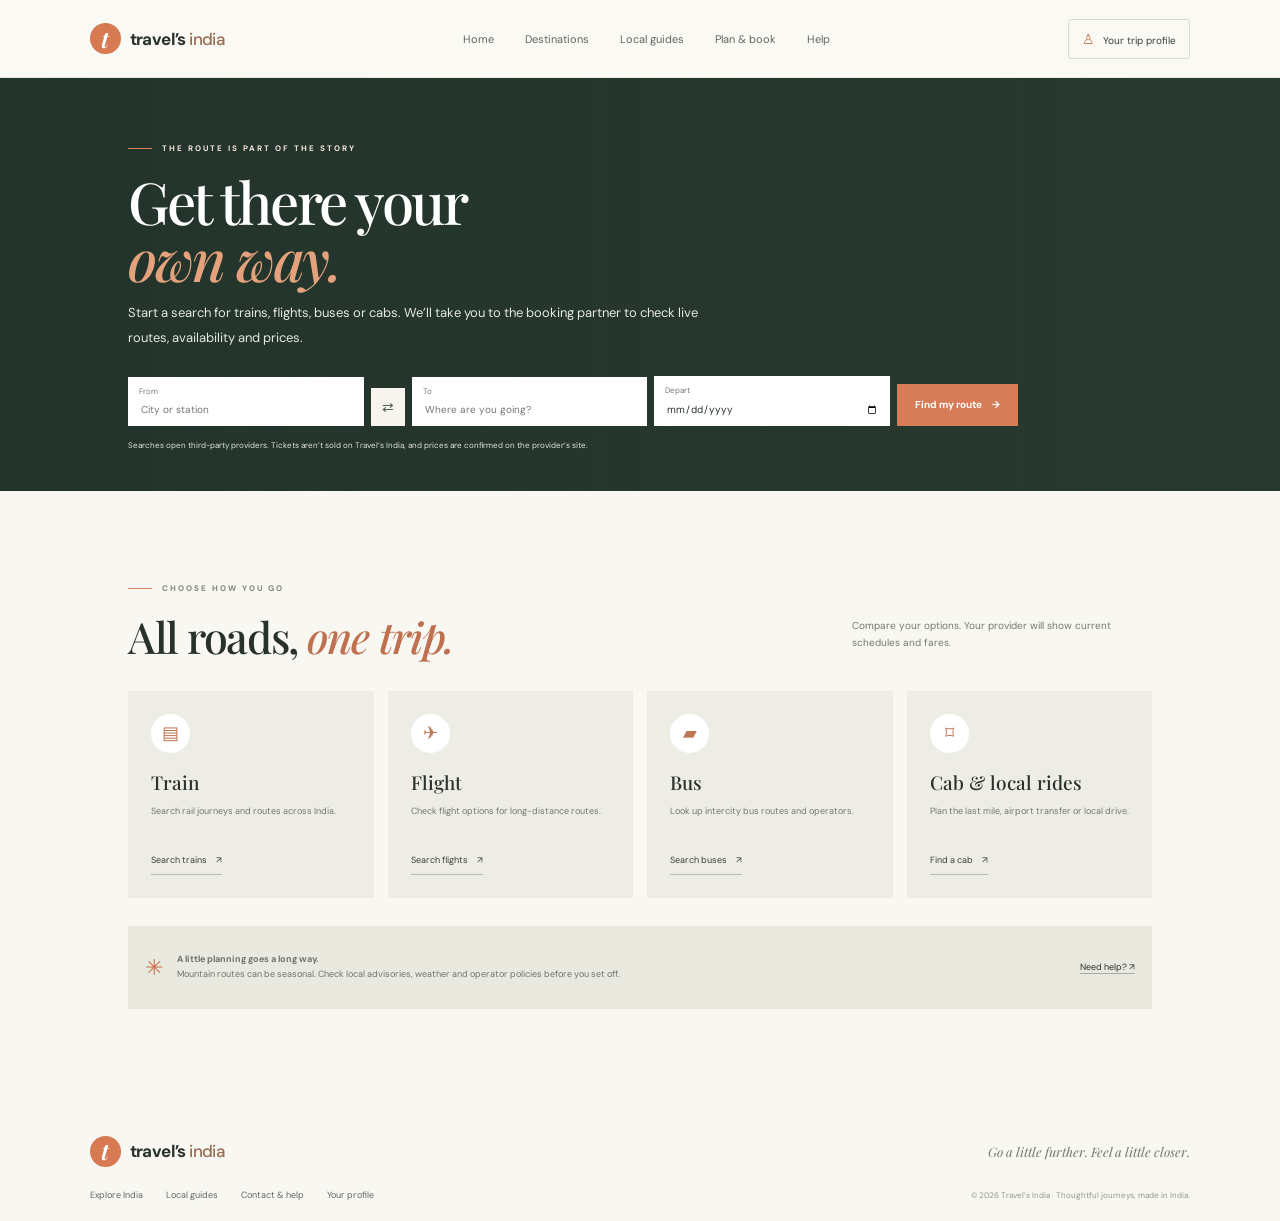
==== booking.html @ 42b96836 "Redesign Travel's India with destination explorer and Supabase profiles Co-authored-by: arena-agent " ====
<!doctype html><html lang="en"><head><meta charset="UTF-8"><meta name="viewport" content="width=device-width,initial-scale=1"><meta name="theme-color" content="#f8f7f2"><title>Plan & Book Travel — Travel’s India</title><link rel="preconnect" href="https://fonts.googleapis.com"><link rel="preconnect" href="https://fonts.gstatic.com" crossorigin><link href="https://fonts.googleapis.com/css2?family=DM+Sans:wght@400;500;600;700&family=Playfair+Display:ital,wght@0,500;0,600;1,500;1,600&display=swap" rel="stylesheet"><link rel="stylesheet" href="style.css"></head><body><div id="app"></div><script src="supabase-config.js"></script><script src="places.js"></script><script src="script.js"></script></body></html>
---- style.css ----
*{box-sizing:border-box}html{scroll-behavior:smooth}body{margin:0;background:#f8f7f2;color:#28312b;font-family:'DM Sans',sans-serif;font-size:14px}a{color:inherit;text-decoration:none}button,input,select,textarea{font:inherit}.topbar{height:78px;padding:0 7%;background:#faf9f4;display:flex;align-items:center;justify-content:space-between;position:relative;z-index:8;border-bottom:1px solid #eae9e0}.logo{display:flex;align-items:center;gap:9px;font-weight:700;font-size:17px;letter-spacing:-.6px;white-space:nowrap}.logo b{color:#9a6b50;font-weight:500}.logo-icon{width:31px;height:31px;display:grid;place-items:center;border-radius:50%;background:#d77951;color:#fff;font-family:'Playfair Display';font-style:italic;font-size:22px}.main-nav{display:flex;gap:31px;color:#5f685f;font-size:11px}.main-nav a{transition:color .2s}.main-nav a:hover{color:#c56d4b}.nav-actions{display:flex;align-items:center}.profile-link{border:1px solid #dadbd1;border-radius:3px;padding:10px 13px;font-size:10px;color:#354138}.profile-link>span:first-child{font-size:14px;color:#c87654;margin-right:5px}.hamburger{display:none;background:none;border:0;font-size:22px}.home-hero{height:605px;position:relative;overflow:hidden;color:white;display:flex;align-items:center}.hero-img{position:absolute;inset:0;background-position:center 54%;background-size:cover;transform:scale(1.01);animation:slowpan 20s infinite alternate}.hero-copy{position:relative;margin-left:11%;width:min(620px,70%);animation:fadeup .8s ease both}.eyebrow{display:flex;align-items:center;gap:10px;font-size:8px;letter-spacing:2px;font-weight:700;color:#f5e8dc}.eyebrow span{display:inline-block;width:24px;height:1px;background:#d8845c}.eyebrow.dark{color:#818479}.home-hero h1,.page-hero h1,.profile-heading h1{font:500 76px/.99 'Playfair Display',serif;letter-spacing:-2.5px;margin:27px 0 19px}.home-hero h1 em,.page-hero h1 em,.profile-heading h1 em,.section h2 em,.guide-intro h2 em,.help-copy h2 em{color:#e3a27c;font-weight:500}.home-hero p,.page-hero>p{font-size:13px;line-height:1.9;color:#e4e8df;max-width:435px}.hero-buttons{display:flex;align-items:center;gap:25px;margin-top:26px}.btn{display:inline-flex;align-items:center;justify-content:center;gap:15px;border:0;cursor:pointer;padding:14px 18px;font-size:10px;font-weight:700;transition:.22s}.btn-orange{background:#d67d57;color:white}.btn-orange:hover{background:#b96543;transform:translateY(-2px)}.btn-light{border:1px solid #fffc;color:white;background:transparent}.btn-light:hover{background:white;color:#29382d}.btn-dark{background:#2e3c32;color:#fff}.btn-dark:hover{background:#475b49}.under-link{font-size:10px;border-bottom:1px solid #ffffff88;padding-bottom:7px}.under-link span{margin-left:10px}.dark-link{color:#354138;border-color:#c9cbc1}.hero-trust{display:flex;gap:22px;margin-top:52px;font-size:9px;color:#fff}.hero-side-note{position:absolute;right:7.5%;bottom:54px;font:italic 13px/1.6 'Playfair Display';color:#f4ece2}.quick-search{max-width:990px;margin:-33px auto 0;position:relative;z-index:2;padding:0 25px}.quick-search form{height:70px;padding:9px 10px 9px 22px;box-shadow:0 12px 40px #1a251b20;background:#fff;display:flex;align-items:center;gap:15px}.search-icon{font-size:24px;color:#d47b55}.quick-search input{flex:1;border:0;outline:0;font-size:12px;color:#303b32}.quick-search input::placeholder{color:#90958b}.quick-search form button,.destination-search button{background:#2d3a31;color:white;border:0;height:50px;padding:0 18px;font-size:10px;cursor:pointer}.quick-search form button span{padding-left:15px}.section{padding:92px 10%}.intro-grid{display:grid;grid-template-columns:1.1fr .9fr;gap:8%;align-items:end;padding-bottom:66px}.section h2,.guide-intro h2,.help-copy h2{font:500 43px/1.13 'Playfair Display',serif;letter-spacing:-1.3px;margin:19px 0 0}.section h2 em,.guide-intro h2 em,.help-copy h2 em{color:#bf704f}.intro-text{font-size:13px;line-height:1.9;color:#71776e;margin:0 0 18px;max-width:440px}.feature-band{padding:0 10% 90px;display:grid;grid-template-columns:repeat(3,1fr);gap:13px}.feature-tile{height:330px;position:relative;color:white;padding:26px;display:flex;flex-direction:column;justify-content:flex-end;overflow:hidden;background-position:center;background-size:cover;transition:transform .3s}.feature-tile:before{content:'';position:absolute;inset:0;background:linear-gradient(0deg,#18291ee3,#1b2e3030 85%);transition:background .3s}.feature-tile:hover{transform:translateY(-5px)}.feature-tile>*{position:relative}.feature-tile>span{position:absolute;top:25px;left:25px;font-size:8px;letter-spacing:1.4px;color:#eee}.feature-tile h3{font:500 30px/1.1 'Playfair Display';margin:0 0 10px}.feature-tile p{max-width:230px;font-size:10px;line-height:1.7;color:#eee}.feature-tile b{font-size:9px;margin-top:12px}.tile-places{background-image:url('https://images.unsplash.com/photo-1605649487212-47bdab064df7?auto=format&fit=crop&w=900&q=85')}.tile-guide{background-image:url('https://images.unsplash.com/photo-1477587458883-47145ed94245?auto=format&fit=crop&w=900&q=85')}.tile-planning{background-image:url('https://images.unsplash.com/photo-1470770841072-f978cf4d019e?auto=format&fit=crop&w=900&q=85')}.picks{padding-top:8px}.section-title{display:flex;align-items:end;justify-content:space-between;margin-bottom:30px}.section-title .under-link{margin-bottom:6px}.card-grid{display:grid;grid-template-columns:repeat(3,minmax(0,1fr));gap:18px}.dest-card{min-width:0}.dest-img{display:block;position:relative;height:290px;background:linear-gradient(0deg,#13231eaa,transparent 45%),var(--cardimg) center/cover;overflow:hidden}.dest-img:before{content:'';position:absolute;inset:0;background:var(--cardimg) center/cover;transition:transform .65s}.dest-img:hover:before{transform:scale(1.06)}.dest-type,.save-place,.dest-label{position:absolute;z-index:1}.dest-type{left:13px;top:13px;background:#fbfaf5;padding:7px 9px;font-size:7px;letter-spacing:.8px;text-transform:uppercase;color:#525c51}.save-place{right:12px;top:11px;background:#fff;border-radius:50%;width:31px;height:31px;display:grid;place-items:center;color:#354037;font-size:19px;cursor:pointer}.save-place.is-saved{color:#d47753}.dest-label{left:17px;bottom:15px;font:500 21px 'Playfair Display';color:white}.dest-card-bottom{display:flex;justify-content:space-between;padding:12px 2px;color:#747a70;font-size:8px}.local-banner{display:grid;grid-template-columns:1fr 1fr;min-height:440px;background:#2e3b32;color:white}.local-image{background-position:center;background-size:cover;min-height:440px}.local-banner>div:last-child{padding:69px 13%}.local-banner h2{font:500 43px/1.08 'Playfair Display';margin:20px 0}.local-banner p{max-width:380px;font-size:12px;line-height:1.9;color:#d2d7cf;margin-bottom:25px}.steps h2{margin-bottom:34px}.step-grid{display:grid;grid-template-columns:repeat(3,1fr);gap:40px;margin-top:31px}.step-grid>div{border-top:1px solid #d9dacf;padding-top:17px}.step-grid b{color:#c67452;font-size:10px}.step-grid h3{font:500 20px 'Playfair Display';margin:13px 0 8px}.step-grid p{font-size:10px;line-height:1.8;color:#777c72}.newsletter{background:#eae9df;padding:48px 10%;display:flex;align-items:center;justify-content:space-between;gap:40px}.newsletter h2{font:500 28px 'Playfair Display';margin:12px 0}.newsletter p{font-size:10px;color:#72786d}.newsletter form{display:flex;width:42%;border-bottom:1px solid #9c9f94}.newsletter input{flex:1;min-width:0;padding:13px 0;background:transparent;border:0;outline:0;font-size:10px}.newsletter button{border:0;background:transparent;font-size:10px;color:#334035;cursor:pointer}.footer{background:#f8f7f2;padding:29px 7% 20px;display:grid;grid-template-columns:1fr 1fr;align-items:center;gap:16px}.footer>p{font:italic 13px 'Playfair Display';color:#72786d;text-align:right}.footer>div{display:flex;gap:23px;font-size:9px;color:#5f685f}.footer>small{font-size:8px;color:#93958a;text-align:right}.page-hero{min-height:370px;background:#2d3b32;color:#fff;padding:65px 10% 68px;position:relative;background-size:cover;background-position:center}.page-hero h1{font-size:58px;margin:20px 0 13px}.page-hero>p{margin:0;max-width:580px}.destination-hero{background-image:linear-gradient(90deg,#203129e8,#24332c9c),url('https://images.unsplash.com/photo-1470770841072-f978cf4d019e?auto=format&fit=crop&w=1600&q=85')}.destination-search{position:relative;margin-top:25px;width:min(580px,100%);height:54px;display:flex;align-items:center;background:#fff;padding-left:14px}.destination-search>span{font-size:21px;color:#cc7854;margin:0 12px}.destination-search input{flex:1;min-width:50px;border:0;outline:0;color:#253028;font-size:10px}.destination-search button{height:40px;margin-right:7px;padding:0 13px}.search-suggest{display:none;position:absolute;background:white;box-shadow:0 10px 32px #0c1a1430;z-index:6;width:min(580px,calc(100% - 40px));max-height:330px;overflow-y:auto;color:#29362e}.search-suggest.visible{display:block}.search-suggest button{width:100%;background:#fff;border:0;border-bottom:1px solid #eee;text-align:left;padding:11px 14px;display:grid;grid-template-columns:25px 1fr auto 20px;align-items:center;gap:5px;cursor:pointer;color:#354137}.search-suggest button:hover{background:#f7f5ee}.search-suggest button>span:first-child{color:#bd7654}.search-suggest b{font-size:10px}.search-suggest small{font-size:8px;color:#858b80}.result-arrow{color:#c67c59}.no-suggestions{font-size:10px;color:#737b70;padding:10px 15px}.browse-shell{display:grid;grid-template-columns:225px 1fr;gap:36px;padding:50px 7% 85px;max-width:1600px;margin:auto}.category-rail{position:sticky;align-self:start;top:20px;padding-top:5px}.category-rail h3{font:500 17px 'Playfair Display';margin:0 0 18px}.category-chip{width:100%;padding:11px 10px;border:0;background:transparent;display:flex;justify-content:space-between;text-align:left;color:#6d7369;font-size:10px;border-radius:2px;cursor:pointer}.category-chip span{color:#a2a598;font-size:8px}.category-chip.selected,.category-chip:hover{background:#e9e9df;color:#2b382e}.rail-note{border-top:1px solid #e1e1d8;margin-top:19px;padding-top:14px;font-size:9px;line-height:1.7;color:#81867b}.results-top{display:flex;align-items:end;justify-content:space-between;margin-bottom:23px}.results-top h2{font:500 31px 'Playfair Display';margin:10px 0 0}.results-top h2 em{color:#bf704f}.results-top select{background:transparent;border:1px solid #dedfd5;padding:9px;font-size:9px;color:#5e675e}.result-grid{grid-template-columns:repeat(3,minmax(0,1fr));gap:17px}.result-grid .dest-img{height:218px}.result-grid .dest-label{font-size:17px}.active-filter-row{display:flex;gap:10px;align-items:center;font-size:9px;color:#73786f}.active-filter-row button{background:none;border:0;color:#b56a4a;cursor:pointer}.load-more-row{display:flex;justify-content:space-between;align-items:center;margin-top:31px}.load-more-row span{font-size:9px;color:#888d83}.load-more-row button[hidden]{display:none}.empty-state{text-align:center;padding:70px 15px}.empty-state>span{font-size:36px;color:#cb7954}.empty-state h3{font:500 24px 'Playfair Display'}.empty-state p,.catalogue-note{font-size:10px;color:#7a8075}.catalogue-note{line-height:1.8;margin:27px 0 0;border-top:1px solid #e2e3da;padding-top:17px}.guide-hero{background-image:linear-gradient(90deg,#26362fee,#26362f87),url('https://images.unsplash.com/photo-1530789253388-582c481c54b0?auto=format&fit=crop&w=1800&q=85')}.guide-layout{display:grid;grid-template-columns:.9fr 1.1fr;gap:8%;align-items:center}.guide-intro>p,.help-copy>p{font-size:12px;line-height:1.9;color:#767d71;max-width:440px;margin:20px 0 23px}.guide-photo{height:430px;background-position:center;background-size:cover;position:relative}.photo-label{position:absolute;bottom:17px;left:17px;padding:11px 14px;background:#fff;font:italic 13px 'Playfair Display'}.guide-benefits{padding-top:0}.benefit-grid{display:grid;grid-template-columns:repeat(3,1fr);gap:18px;margin-top:28px}.benefit-grid article{padding:22px;background:#eeede5;min-height:158px}.benefit-grid article>span{font-size:20px;color:#c97853}.benefit-grid h3{font:500 18px 'Playfair Display';margin:13px 0 7px}.benefit-grid p{font-size:10px;line-height:1.7;color:#787e73}.guide-cta{padding:43px 8%;text-align:center;background:#344239;color:#fff}.guide-cta h2{font:500 29px 'Playfair Display';margin:0}.guide-cta p{font-size:11px;color:#d4d9d0}.guide-cta .btn{margin-top:8px}.booking-hero{background-image:linear-gradient(90deg,#22332be8,#26382d99),url('https://images.unsplash.com/photo-1470770841072-f978cf4d019e?auto=format&fit=crop&w=1800&q=85');padding-bottom:38px}.booking-form{margin-top:26px;display:grid;grid-template-columns:1fr 34px 1fr 1fr auto;gap:7px;max-width:890px;align-items:end}.booking-form label,.contact-form label,.auth-card label{display:block;font-size:8px;color:#7a8075}.booking-form label{background:#fff;padding:9px 11px;color:#777d72}.booking-form input{display:block;width:100%;border:0;outline:0;padding-top:7px;font-size:10px;color:#28342c}.swap-btn{height:38px;background:#f6f4ed;border:0;color:#526051;cursor:pointer}.booking-form>.btn{height:42px;white-space:nowrap}.booking-note{font-size:8px!important;margin-top:12px!important;color:#e0e5dc!important}.booking-providers .section-title>p{font-size:10px;line-height:1.7;color:#747a70;max-width:300px}.provider-grid{display:grid;grid-template-columns:repeat(4,1fr);gap:14px}.provider-grid article{padding:22px;background:#eeede5;border:1px solid transparent;transition:.2s}.provider-grid article.provider-active{border-color:#c87954;background:#f2e8df}.provider-icon{width:39px;height:39px;border-radius:50%;display:grid;place-items:center;background:#fff;color:#bf7653;font-size:18px}.provider-grid h3{font:500 19px 'Playfair Display';margin:16px 0 7px}.provider-grid p{min-height:34px;font-size:9px;line-height:1.7;color:#72786e}.provider-btn{border:0;border-bottom:1px solid #b9bbb0;background:none;padding:7px 0;font-size:9px;color:#364136;cursor:pointer}.route-tip{margin-top:28px;padding:17px;background:#e9e9df;display:flex;align-items:center;gap:14px}.route-tip>span{font-size:22px;color:#c77450}.route-tip p{flex:1;font-size:9px;line-height:1.7;color:#6d756a}.route-tip a{font-size:9px;border-bottom:1px solid #aaa}.profile-shell{padding:65px 8% 90px;max-width:1440px;margin:auto}.profile-heading h1{color:#29372e;font-size:54px;margin:18px 0 10px}.profile-heading h1 em{color:#bd704e}.profile-heading>p{font-size:11px;color:#73796e}.profile-columns{display:grid;grid-template-columns:.78fr 1.22fr;gap:25px;margin-top:35px}.auth-card,.saved-card{background:#fff;padding:26px;border:1px solid #e7e7de}.auth-card h2,.saved-card h2,.contact-form h2{font:500 25px 'Playfair Display';margin:0 0 7px}.auth-card>p{font-size:10px;color:#7b8176;margin:0 0 23px}.auth-card label,.contact-form label{margin-bottom:15px}.auth-card input,.contact-form input,.contact-form select,.contact-form textarea{display:block;width:100%;border:1px solid #e0e1d8;background:#fbfaf6;padding:12px;margin-top:7px;outline:none;font-size:10px;color:#28352c}.auth-card input:focus,.contact-form input:focus,.contact-form textarea:focus{border-color:#9aab94}.auth-card .btn{width:100%;margin-top:4px}.auth-switch{text-align:center;font-size:9px;color:#777d73;margin:17px}.auth-switch button{border:0;background:none;color:#ae674b;cursor:pointer}.auth-message{font-size:9px;line-height:1.6;color:#3c6746}.privacy-note{display:block;font-size:8px;line-height:1.7;color:#888e83;border-top:1px solid #e9e9e2;padding-top:14px}.saved-header{display:flex;justify-content:space-between;align-items:center}.saved-header h2{margin:10px 0 0}.saved-count{font-size:8px;color:#858b80}.saved-grid{margin-top:17px;display:grid;grid-template-columns:repeat(2,1fr);gap:13px}.saved-grid .dest-img{height:180px}.saved-empty{grid-column:1/-1;text-align:center;padding:35px}.saved-empty>span{font-size:32px;color:#c87954}.saved-empty h3{font:500 19px 'Playfair Display'}.saved-empty p{font-size:9px;color:#777d73}.help-hero{background-image:linear-gradient(90deg,#26362fee,#26362f90),url('https://images.unsplash.com/photo-1470770841072-f978cf4d019e?auto=format&fit=crop&w=1800&q=85')}.help-layout{display:grid;grid-template-columns:1fr .85fr;gap:9%;align-items:start}.help-quick{margin-top:25px}.help-quick a{display:flex;align-items:center;gap:13px;padding:13px 3px;border-bottom:1px solid #e4e5dc}.help-quick a>span{font-size:17px;color:#be7552}.help-quick a div{flex:1}.help-quick b,.help-quick small{display:block}.help-quick b{font-size:10px;font-weight:600}.help-quick small{font-size:8px;color:#83897e;margin-top:4px}.help-quick a:last-child{font-size:12px}.contact-form{background:#fff;padding:26px;border:1px solid #e6e7dd}.contact-form h2{margin-bottom:21px}.contact-form select{appearance:auto}.contact-form textarea{resize:vertical}.contact-form .btn{width:100%}.contact-form>small{display:block;text-align:center;font-size:8px;color:#888d83;margin-top:12px}.faq-section{padding:35px 10% 90px;max-width:1100px;margin:auto}.faq-section h2{font:500 30px 'Playfair Display';margin:15px 0 25px}.faq-section h2 em{color:#bf704f}.faq-section details{border-top:1px solid #dedfd6;padding:16px 0}.faq-section details:last-child{border-bottom:1px solid #dedfd6}.faq-section summary{font-size:11px;cursor:pointer;list-style:none;display:flex;justify-content:space-between}.faq-section summary:after{content:'+';color:#bd7553;font-size:16px}.faq-section details[open] summary:after{content:'−'}.faq-section details p{font-size:10px;line-height:1.8;color:#73796e;max-width:700px}.toast{position:fixed;z-index:20;bottom:22px;left:50%;transform:translate(-50%,18px);opacity:0;pointer-events:none;background:#2c3b31;color:#fff;font-size:10px;padding:12px 18px;transition:.25s;box-shadow:0 8px 20px #101a1330}.toast.show{opacity:1;transform:translate(-50%,0)}@keyframes fadeup{from{opacity:0;transform:translateY(17px)}to{opacity:1;transform:translateY(0)}}@keyframes slowpan{to{transform:scale(1.055)}}
@media(max-width:1000px){.topbar{padding:0 4%}.main-nav{gap:17px}.section{padding-left:7%;padding-right:7%}.feature-band{padding-left:7%;padding-right:7%}.browse-shell{padding-left:4%;padding-right:4%;grid-template-columns:195px 1fr;gap:22px}.result-grid .dest-img{height:190px}.page-hero{padding-left:7%;padding-right:7%}.booking-form{grid-template-columns:1fr 30px 1fr 1fr}.booking-form>.btn{grid-column:1/-1}.newsletter{padding-left:7%;padding-right:7%}}
@media(max-width:700px){.topbar{height:66px;padding:0 5%}.main-nav{display:none;position:absolute;top:65px;left:0;right:0;flex-direction:column;gap:0;background:#faf9f4;padding:10px 7%;box-shadow:0 12px 18px #0001}.main-nav.open{display:flex}.main-nav a{padding:12px 0;border-bottom:1px solid #ecebe4}.profile-label{display:none}.profile-link{padding:8px 11px}.hamburger{display:block;margin-left:12px}.home-hero{height:560px}.hero-copy{margin-left:7%;width:88%}.home-hero h1{font-size:58px}.hero-trust{flex-wrap:wrap;gap:10px 17px;margin-top:36px}.hero-side-note{display:none}.quick-search{padding:0 15px;margin-top:-24px}.quick-search form{height:auto;min-height:61px;padding:8px 9px 8px 15px;gap:8px}.quick-search input{font-size:10px}.quick-search form button{font-size:8px;padding:0 10px;height:44px}.quick-search form button span{padding-left:4px}.section{padding:64px 7%}.intro-grid{grid-template-columns:1fr;gap:14px;padding-bottom:45px}.section h2,.guide-intro h2,.help-copy h2{font-size:36px}.intro-text{font-size:11px}.feature-band{padding:0 7% 58px;grid-template-columns:1fr}.feature-tile{height:240px}.section-title{align-items:start;gap:14px}.section-title .under-link{font-size:8px;white-space:nowrap;margin-top:35px}.card-grid{grid-template-columns:repeat(2,minmax(0,1fr));gap:10px}.dest-img{height:220px}.dest-label{font-size:17px}.dest-type{font-size:6px}.dest-card-bottom{font-size:7px}.local-banner{grid-template-columns:1fr}.local-image{min-height:240px}.local-banner>div:last-child{padding:42px 7%}.local-banner h2{font-size:37px}.step-grid{grid-template-columns:1fr;gap:20px}.step-grid>div{padding-top:13px}.newsletter{display:block;padding:42px 7%}.newsletter form{width:100%;margin-top:17px}.footer{grid-template-columns:1fr;gap:10px;padding:25px 7%}.footer>p{text-align:left;margin:0}.footer>small{text-align:left}.footer>div{flex-wrap:wrap;gap:12px 18px}.page-hero{min-height:350px;padding:54px 7%}.page-hero h1{font-size:48px}.page-hero>p{font-size:11px}.destination-search{height:auto;min-height:53px}.destination-search button{font-size:8px;padding:0 9px}.destination-search input{font-size:9px}.browse-shell{display:block;padding:28px 5% 62px}.category-rail{position:static;overflow-x:auto;white-space:nowrap;padding:0 0 14px;margin-bottom:17px;border-bottom:1px solid #e2e3da}.category-rail h3{font-size:14px;margin-bottom:9px}.category-chip{display:inline-flex;width:auto;gap:13px;margin-right:4px;padding:9px 11px;background:#eeeee6;font-size:8px}.category-chip span{display:none}.rail-note{display:none}.results-top h2{font-size:27px}.results-top select{font-size:8px;padding:7px}.result-grid .dest-img{height:190px}.result-grid{gap:10px}.catalogue-note{font-size:8px}.guide-layout,.help-layout{grid-template-columns:1fr;gap:35px}.guide-photo{height:300px}.benefit-grid{grid-template-columns:1fr;gap:9px}.benefit-grid article{min-height:0;padding:17px}.guide-benefits{padding-top:0}.booking-hero{padding-bottom:35px}.booking-form{grid-template-columns:1fr 31px 1fr;gap:7px}.booking-form label:nth-of-type(3){grid-column:1/3}.booking-form>.btn{grid-column:3;grid-row:2;padding:10px 7px;font-size:8px}.provider-grid{grid-template-columns:repeat(2,1fr);gap:9px}.provider-grid article{padding:16px}.provider-grid p{min-height:49px}.booking-providers .section-title{display:block}.booking-providers .section-title>p{margin-top:12px}.route-tip{align-items:flex-start;flex-wrap:wrap}.route-tip p{flex-basis:80%}.route-tip a{margin-left:36px}.profile-shell{padding:52px 5% 60px}.profile-heading h1{font-size:42px}.profile-columns{grid-template-columns:1fr;gap:14px}.auth-card,.saved-card{padding:20px}.saved-grid{gap:9px}.saved-grid .dest-img{height:145px}.faq-section{padding:16px 7% 60px}.faq-section h2{font-size:26px}}
@media(max-width:390px){.card-grid{grid-template-columns:1fr 1fr}.dest-img,.result-grid .dest-img{height:170px}.quick-search form button{width:92px}.quick-search input{font-size:9px}.booking-form{grid-template-columns:1fr 24px 1fr}}
.place-modal{position:fixed;inset:0;z-index:30;background:#101a13bd;display:grid;place-items:center;padding:22px;overflow:auto}.place-modal-panel{background:#faf9f4;width:min(760px,100%);max-height:92vh;overflow:auto;padding:30px;position:relative;box-shadow:0 24px 90px #0005}.modal-close{position:absolute;right:16px;top:12px;border:0;background:transparent;font-size:28px;color:#495349;cursor:pointer}.place-modal-panel h2{font:500 35px 'Playfair Display';margin:14px 0 7px}.place-modal-panel>p{font-size:11px;line-height:1.75;color:#747b70;max-width:560px}.modal-gallery{display:grid;grid-template-columns:1fr 1fr;gap:8px;margin:18px 0}.modal-gallery img{width:100%;height:170px;object-fit:cover}.modal-actions{display:flex;gap:20px;align-items:center}.place-modal-panel>small{display:block;margin-top:15px;font-size:8px;color:#858a80}.modal-save{cursor:pointer}.modal-open{overflow:hidden}@media(max-width:600px){.place-modal-panel{padding:22px 16px}.place-modal-panel h2{font-size:29px}.modal-gallery img{height:120px}.place-modal{padding:10px}}
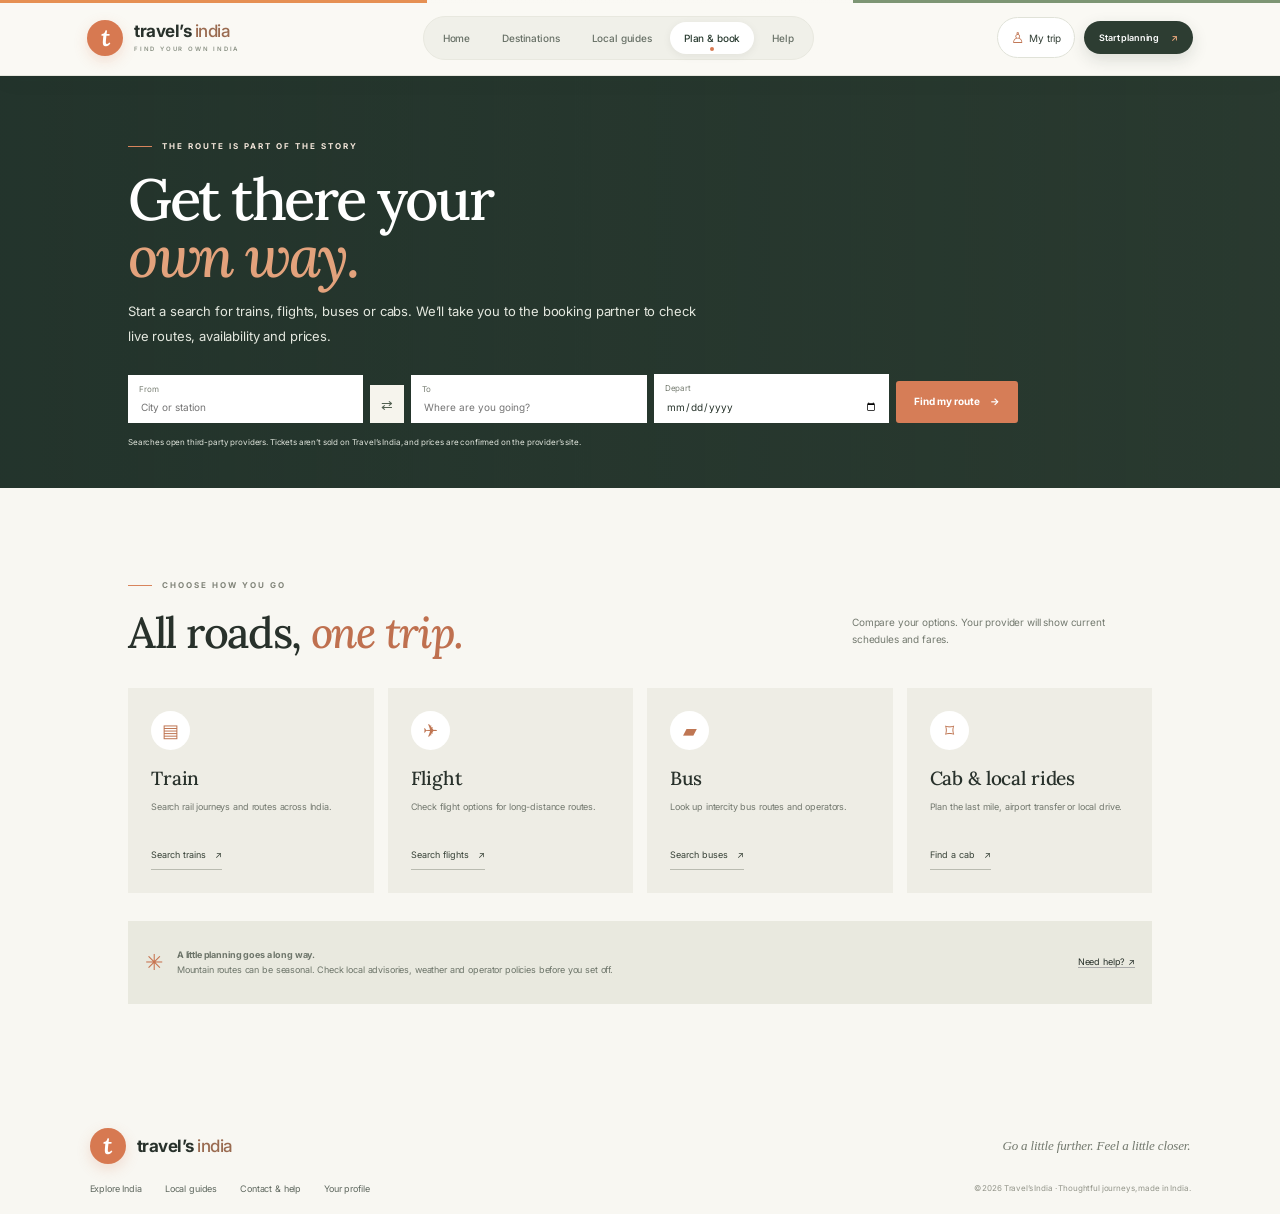
==== commit 449fa4a7: "Polish navigation and add animated India landmarks to hero Co-authored-by: arena-agent <297053741+ar" ====
--- a/booking.html
+++ b/booking.html
@@ -1 +1 @@
-<!doctype html><html lang="en"><head><meta charset="UTF-8"><meta name="viewport" content="width=device-width,initial-scale=1"><meta name="theme-color" content="#f8f7f2"><title>Plan & Book Travel — Travel’s India</title><link rel="preconnect" href="https://fonts.googleapis.com"><link rel="preconnect" href="https://fonts.gstatic.com" crossorigin><link href="https://fonts.googleapis.com/css2?family=DM+Sans:wght@400;500;600;700&family=Playfair+Display:ital,wght@0,500;0,600;1,500;1,600&display=swap" rel="stylesheet"><link rel="stylesheet" href="style.css"></head><body><div id="app"></div><script src="supabase-config.js"></script><script src="places.js"></script><script src="script.js"></script></body></html>+<!doctype html><html lang="en"><head><meta charset="UTF-8"><meta name="viewport" content="width=device-width,initial-scale=1"><meta name="theme-color" content="#f8f7f2"><title>Plan & Book Travel — Travel’s India</title><link rel="preconnect" href="https://fonts.googleapis.com"><link rel="preconnect" href="https://fonts.gstatic.com" crossorigin><link href="https://fonts.googleapis.com/css2?family=DM+Sans:wght@400;500;600;700&family=Inter:wght@400;500;600;700;800&family=Lora:ital,wght@0,500;0,600;1,500;1,600&family=Open+Sans:wght@400;600;700&family=Roboto:wght@400;500;700&display=swap" rel="stylesheet"><link rel="stylesheet" href="style.css"></head><body><div id="app"></div><script src="supabase-config.js"></script><script src="places.js"></script><script src="script.js"></script></body></html>
--- a/style.css
+++ b/style.css
@@ -3,3 +3,16 @@
 @media(max-width:700px){.topbar{height:66px;padding:0 5%}.main-nav{display:none;position:absolute;top:65px;left:0;right:0;flex-direction:column;gap:0;background:#faf9f4;padding:10px 7%;box-shadow:0 12px 18px #0001}.main-nav.open{display:flex}.main-nav a{padding:12px 0;border-bottom:1px solid #ecebe4}.profile-label{display:none}.profile-link{padding:8px 11px}.hamburger{display:block;margin-left:12px}.home-hero{height:560px}.hero-copy{margin-left:7%;width:88%}.home-hero h1{font-size:58px}.hero-trust{flex-wrap:wrap;gap:10px 17px;margin-top:36px}.hero-side-note{display:none}.quick-search{padding:0 15px;margin-top:-24px}.quick-search form{height:auto;min-height:61px;padding:8px 9px 8px 15px;gap:8px}.quick-search input{font-size:10px}.quick-search form button{font-size:8px;padding:0 10px;height:44px}.quick-search form button span{padding-left:4px}.section{padding:64px 7%}.intro-grid{grid-template-columns:1fr;gap:14px;padding-bottom:45px}.section h2,.guide-intro h2,.help-copy h2{font-size:36px}.intro-text{font-size:11px}.feature-band{padding:0 7% 58px;grid-template-columns:1fr}.feature-tile{height:240px}.section-title{align-items:start;gap:14px}.section-title .under-link{font-size:8px;white-space:nowrap;margin-top:35px}.card-grid{grid-template-columns:repeat(2,minmax(0,1fr));gap:10px}.dest-img{height:220px}.dest-label{font-size:17px}.dest-type{font-size:6px}.dest-card-bottom{font-size:7px}.local-banner{grid-template-columns:1fr}.local-image{min-height:240px}.local-banner>div:last-child{padding:42px 7%}.local-banner h2{font-size:37px}.step-grid{grid-template-columns:1fr;gap:20px}.step-grid>div{padding-top:13px}.newsletter{display:block;padding:42px 7%}.newsletter form{width:100%;margin-top:17px}.footer{grid-template-columns:1fr;gap:10px;padding:25px 7%}.footer>p{text-align:left;margin:0}.footer>small{text-align:left}.footer>div{flex-wrap:wrap;gap:12px 18px}.page-hero{min-height:350px;padding:54px 7%}.page-hero h1{font-size:48px}.page-hero>p{font-size:11px}.destination-search{height:auto;min-height:53px}.destination-search button{font-size:8px;padding:0 9px}.destination-search input{font-size:9px}.browse-shell{display:block;padding:28px 5% 62px}.category-rail{position:static;overflow-x:auto;white-space:nowrap;padding:0 0 14px;margin-bottom:17px;border-bottom:1px solid #e2e3da}.category-rail h3{font-size:14px;margin-bottom:9px}.category-chip{display:inline-flex;width:auto;gap:13px;margin-right:4px;padding:9px 11px;background:#eeeee6;font-size:8px}.category-chip span{display:none}.rail-note{display:none}.results-top h2{font-size:27px}.results-top select{font-size:8px;padding:7px}.result-grid .dest-img{height:190px}.result-grid{gap:10px}.catalogue-note{font-size:8px}.guide-layout,.help-layout{grid-template-columns:1fr;gap:35px}.guide-photo{height:300px}.benefit-grid{grid-template-columns:1fr;gap:9px}.benefit-grid article{min-height:0;padding:17px}.guide-benefits{padding-top:0}.booking-hero{padding-bottom:35px}.booking-form{grid-template-columns:1fr 31px 1fr;gap:7px}.booking-form label:nth-of-type(3){grid-column:1/3}.booking-form>.btn{grid-column:3;grid-row:2;padding:10px 7px;font-size:8px}.provider-grid{grid-template-columns:repeat(2,1fr);gap:9px}.provider-grid article{padding:16px}.provider-grid p{min-height:49px}.booking-providers .section-title{display:block}.booking-providers .section-title>p{margin-top:12px}.route-tip{align-items:flex-start;flex-wrap:wrap}.route-tip p{flex-basis:80%}.route-tip a{margin-left:36px}.profile-shell{padding:52px 5% 60px}.profile-heading h1{font-size:42px}.profile-columns{grid-template-columns:1fr;gap:14px}.auth-card,.saved-card{padding:20px}.saved-grid{gap:9px}.saved-grid .dest-img{height:145px}.faq-section{padding:16px 7% 60px}.faq-section h2{font-size:26px}}
 @media(max-width:390px){.card-grid{grid-template-columns:1fr 1fr}.dest-img,.result-grid .dest-img{height:170px}.quick-search form button{width:92px}.quick-search input{font-size:9px}.booking-form{grid-template-columns:1fr 24px 1fr}}
 .place-modal{position:fixed;inset:0;z-index:30;background:#101a13bd;display:grid;place-items:center;padding:22px;overflow:auto}.place-modal-panel{background:#faf9f4;width:min(760px,100%);max-height:92vh;overflow:auto;padding:30px;position:relative;box-shadow:0 24px 90px #0005}.modal-close{position:absolute;right:16px;top:12px;border:0;background:transparent;font-size:28px;color:#495349;cursor:pointer}.place-modal-panel h2{font:500 35px 'Playfair Display';margin:14px 0 7px}.place-modal-panel>p{font-size:11px;line-height:1.75;color:#747b70;max-width:560px}.modal-gallery{display:grid;grid-template-columns:1fr 1fr;gap:8px;margin:18px 0}.modal-gallery img{width:100%;height:170px;object-fit:cover}.modal-actions{display:flex;gap:20px;align-items:center}.place-modal-panel>small{display:block;margin-top:15px;font-size:8px;color:#858a80}.modal-save{cursor:pointer}.modal-open{overflow:hidden}@media(max-width:600px){.place-modal-panel{padding:22px 16px}.place-modal-panel h2{font-size:29px}.modal-gallery img{height:120px}.place-modal{padding:10px}}
+/* Polished travel identity: Inter for clarity, Lora for editorial warmth. */
+body{font-family:'Inter','DM Sans','Open Sans','Roboto',sans-serif;letter-spacing:-.01em}
+.home-hero h1,.page-hero h1,.profile-heading h1,.section h2,.guide-intro h2,.help-copy h2,.feature-tile h3,.local-banner h2,.step-grid h3,.newsletter h2,.results-top h2,.place-modal-panel h2,.auth-card h2,.saved-card h2,.contact-form h2,.guide-cta h2,.empty-state h3,.saved-empty h3,.provider-grid h3,.category-rail h3,.quote p,.logo-icon{font-family:'Lora','Playfair Display',serif}
+.topbar{position:sticky;top:0;height:76px;padding:0 clamp(20px,6.8vw,108px);background:rgba(250,249,244,.94);backdrop-filter:blur(16px);border-bottom:1px solid #e7e8df;box-shadow:0 5px 22px #29382d09;transition:box-shadow .25s}
+.topbar:before{content:'';position:absolute;left:0;right:0;top:0;height:3px;background:linear-gradient(90deg,#e48745 0 33.33%,#faf9f4 33.33% 66.66%,#728d69 66.66%);opacity:.92}
+.logo{gap:11px;font-size:17px;letter-spacing:-.5px}.logo-icon{width:36px;height:36px;font-size:24px;box-shadow:0 5px 14px #d7795135;transition:transform .3s,box-shadow .3s}.logo:hover .logo-icon{transform:rotate(-12deg) scale(1.06);box-shadow:0 7px 18px #d7795155}.logo-name{line-height:1.02}.logo-name small{display:block;margin-top:4px;font:600 6px 'Inter',sans-serif;letter-spacing:1.8px;color:#8d9487}.main-nav{gap:4px;padding:5px;background:#f0f0e9;border:1px solid #e8e8df;border-radius:999px}.main-nav a{position:relative;padding:10px 14px;border-radius:999px;color:#687167;font-size:10px;font-weight:500;transition:color .22s,background .22s,transform .22s}.main-nav a:hover{color:#28392e;background:#fff;transform:translateY(-1px)}.main-nav a.nav-current{background:#fff;color:#293b30;box-shadow:0 2px 8px #19271c10}.main-nav a.nav-current:after{content:'';position:absolute;width:4px;height:4px;border-radius:50%;background:#d77951;bottom:3px;left:calc(50% - 2px)}.nav-actions{gap:9px}.profile-link{display:flex;align-items:center;padding:10px 13px;border:1px solid #e0e2d8;border-radius:999px;background:#fff;transition:border-color .2s,transform .2s}.profile-link:hover{border-color:#b4bdae;transform:translateY(-1px)}.profile-icon{font-size:15px!important;color:#bf724f!important}.header-plan{padding:11px 15px;background:#2d3d32;color:white;border-radius:999px;font-size:9px;font-weight:600;box-shadow:0 6px 16px #2d3d3226;transition:transform .2s,background .2s}.header-plan:hover{background:#405442;transform:translateY(-2px)}.header-plan span{padding-left:10px;color:#e9a77c}.home-hero{min-height:630px;height:min(690px,76vw);max-height:760px;isolation:isolate}.hero-img{background-position:center 48%;animation:hero-breathe 22s ease-in-out infinite alternate;will-change:transform}.hero-copy{z-index:2}.hero-copy h1{animation:hero-title-in .8s .1s both}.hero-copy>p{max-width:455px}.hero-monument{position:absolute;z-index:1;left:2.3%;bottom:28px;width:clamp(78px,8.7vw,130px);height:133px;pointer-events:none;opacity:.92;animation:monument-drift 6s ease-in-out infinite}.hero-monument:before{content:'';position:absolute;inset:0;border:1px solid #ffffff72;z-index:2;border-radius:3px;box-shadow:0 12px 28px #101a1750}.hero-monument img{width:100%;height:100%;display:block;object-fit:cover;filter:saturate(.78)}.hero-monument span{position:absolute;z-index:3;bottom:7px;left:6px;font-size:5px;letter-spacing:1px;color:#fff;text-shadow:0 1px 5px #000}.hero-plane{position:absolute;z-index:1;top:36px;right:8%;display:flex;align-items:center;gap:8px;color:#fff;opacity:.84;pointer-events:none;animation:plane-drift 11s ease-in-out infinite}.hero-plane svg{width:27px;height:27px;fill:none;stroke:#fff;stroke-width:2.4;stroke-linecap:round;stroke-linejoin:round;transform:rotate(7deg)}.hero-plane span{font-size:6px;letter-spacing:1.6px}.hero-trust{position:relative;z-index:2}.quick-search{z-index:4}.quick-search form{border-radius:5px;padding-left:24px;box-shadow:0 18px 50px #17241d1c}.quick-search form button,.destination-search button{border-radius:3px;transition:background .2s,transform .2s}.quick-search form button:hover,.destination-search button:hover{background:#435846;transform:translateY(-1px)}.btn{border-radius:3px;transition:transform .2s,box-shadow .2s,background .2s}.btn:focus-visible,.header-plan:focus-visible,.profile-link:focus-visible,.main-nav a:focus-visible,.quick-search input:focus-visible{outline:3px solid #e6a37f;outline-offset:3px}.dest-img,.feature-tile,.provider-btn,.category-chip{cursor:pointer}.dest-img{border-radius:3px}.place-modal{z-index:40}.hero-buttons,.hero-buttons>*{position:relative;z-index:3}.hero-monument,.hero-plane{user-select:none;touch-action:none}
+@keyframes plane-drift{0%,100%{transform:translate(0,0) rotate(0);opacity:.64}35%{transform:translate(-32px,9px) rotate(-3deg);opacity:.92}68%{transform:translate(-59px,-2px) rotate(2deg);opacity:.75}}
+@keyframes monument-drift{0%,100%{transform:translateY(0)}50%{transform:translateY(-7px)}}
+@keyframes hero-breathe{0%{transform:scale(1);background-position:center 48%}100%{transform:scale(1.035);background-position:52% 50%}}
+@keyframes hero-title-in{from{opacity:0;transform:translateY(15px)}to{opacity:1;transform:translateY(0)}}
+@media(max-width:1000px){.topbar{padding:0 3.5%}.main-nav a{padding:9px 10px}.header-plan{padding:10px 12px}}
+@media(max-width:700px){.topbar{height:67px;padding:0 5%}.main-nav{top:66px;padding:10px 6%;border-radius:0 0 12px 12px;border:1px solid #e6e7df;box-shadow:0 13px 24px #18271c16}.main-nav a{padding:13px 7px;border-radius:5px}.main-nav a.nav-current:after{left:auto;right:8px;bottom:calc(50% - 2px)}.logo-icon{width:33px;height:33px}.logo-name small{font-size:5px}.header-plan{display:none}.home-hero{height:600px;min-height:560px;max-height:none}.hero-plane{top:26px;right:7%}.hero-plane span{font-size:5px}.hero-monument{width:72px;height:104px;left:3%;bottom:22px}.hero-copy{width:88%;margin-left:7%}.hero-copy h1{font-size:clamp(49px,12vw,60px)}.hero-trust{max-width:85%;font-size:8px}.hero-buttons{gap:17px}.hero-copy>p{max-width:365px}.quick-search form{border-radius:4px}}
+@media(prefers-reduced-motion:reduce){*,*::before,*::after{scroll-behavior:auto!important;animation-duration:.01ms!important;animation-iteration-count:1!important;transition-duration:.01ms!important}}
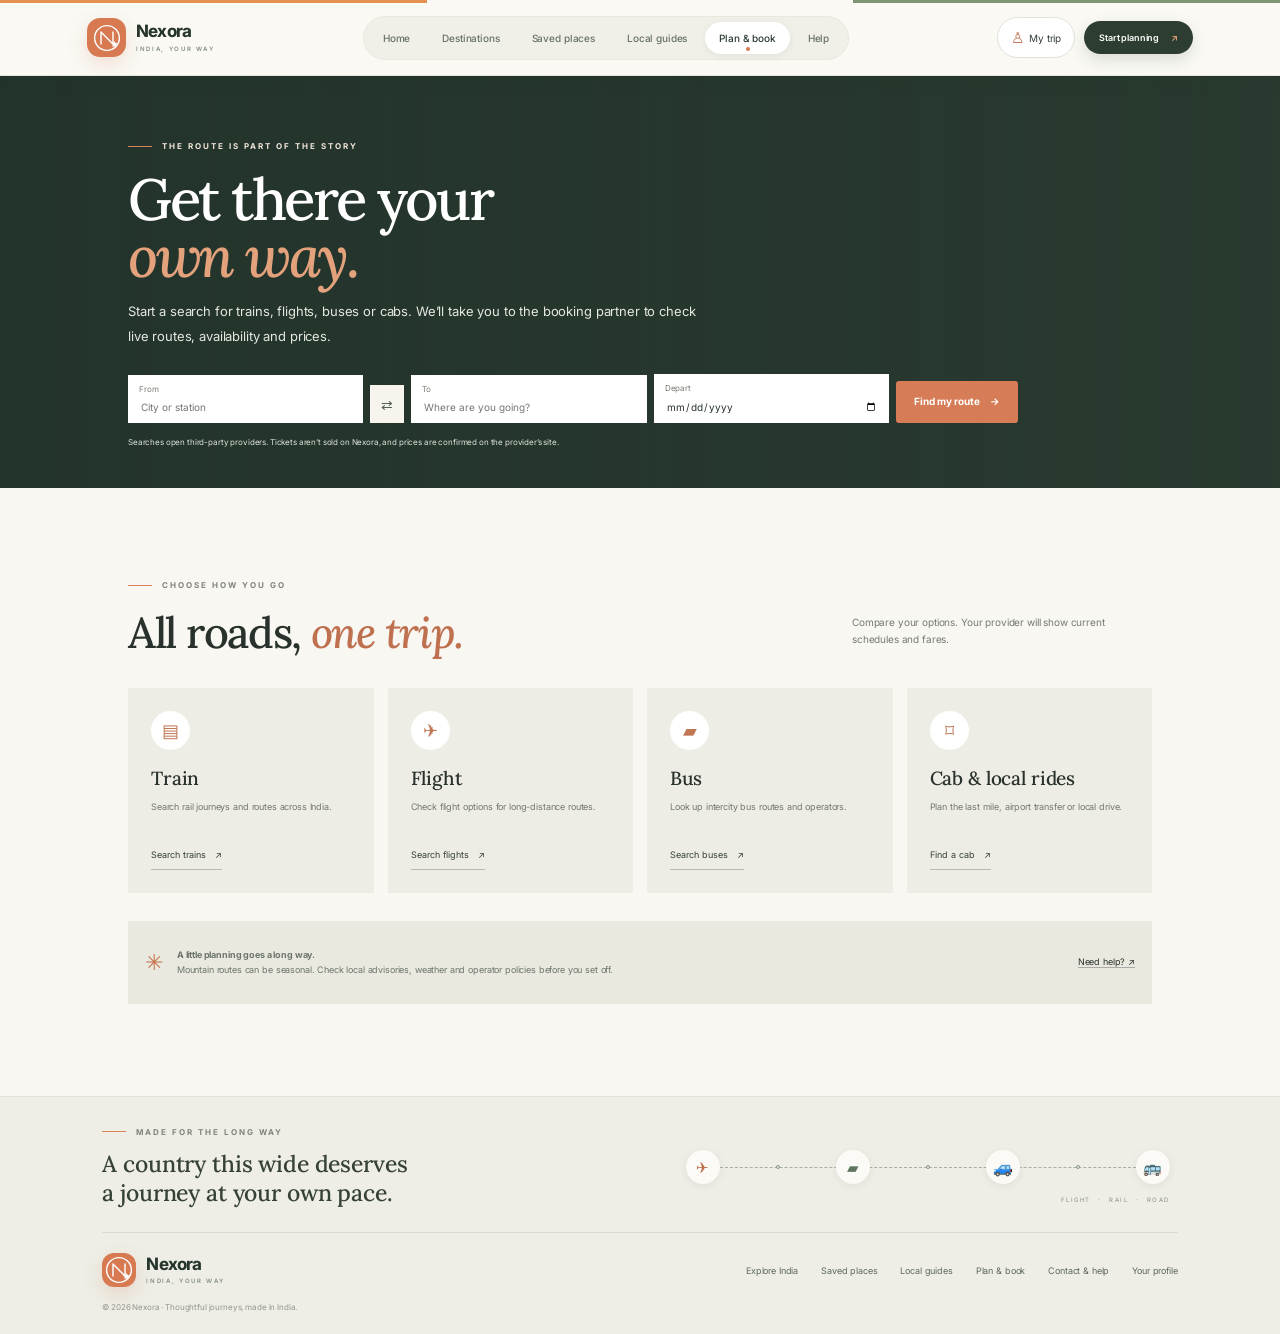
==== commit 792e510f: "Rebrand as Nexora and redesign the homepage Co-authored-by: arena-agent <297053741+arena-agent@users" ====
--- a/booking.html
+++ b/booking.html
@@ -1 +1 @@
-<!doctype html><html lang="en"><head><meta charset="UTF-8"><meta name="viewport" content="width=device-width,initial-scale=1"><meta name="theme-color" content="#f8f7f2"><title>Plan & Book Travel — Travel’s India</title><link rel="preconnect" href="https://fonts.googleapis.com"><link rel="preconnect" href="https://fonts.gstatic.com" crossorigin><link href="https://fonts.googleapis.com/css2?family=DM+Sans:wght@400;500;600;700&family=Inter:wght@400;500;600;700;800&family=Lora:ital,wght@0,500;0,600;1,500;1,600&family=Open+Sans:wght@400;600;700&family=Roboto:wght@400;500;700&display=swap" rel="stylesheet"><link rel="stylesheet" href="style.css"></head><body><div id="app"></div><script src="supabase-config.js"></script><script src="places.js"></script><script src="script.js"></script></body></html>+<!doctype html><html lang="en"><head><meta charset="UTF-8"><meta name="viewport" content="width=device-width,initial-scale=1"><meta name="theme-color" content="#f8f7f2"><title>Plan & Book Travel — Nexora</title><link rel="preconnect" href="https://fonts.googleapis.com"><link rel="preconnect" href="https://fonts.gstatic.com" crossorigin><link href="https://fonts.googleapis.com/css2?family=DM+Sans:wght@400;500;600;700&family=Inter:wght@400;500;600;700;800&family=Lora:ital,wght@0,500;0,600;1,500;1,600&family=Open+Sans:wght@400;600;700&family=Roboto:wght@400;500;700&display=swap" rel="stylesheet"><link rel="stylesheet" href="style.css"><link rel="icon" type="image/svg+xml" href="/favicon.svg"></head><body><div id="app"></div><script src="supabase-config.js"></script><script src="places.js"></script><script src="script.js"></script></body></html>
--- a/style.css
+++ b/style.css
@@ -16,3 +16,24 @@
 @media(max-width:1000px){.topbar{padding:0 3.5%}.main-nav a{padding:9px 10px}.header-plan{padding:10px 12px}}
 @media(max-width:700px){.topbar{height:67px;padding:0 5%}.main-nav{top:66px;padding:10px 6%;border-radius:0 0 12px 12px;border:1px solid #e6e7df;box-shadow:0 13px 24px #18271c16}.main-nav a{padding:13px 7px;border-radius:5px}.main-nav a.nav-current:after{left:auto;right:8px;bottom:calc(50% - 2px)}.logo-icon{width:33px;height:33px}.logo-name small{font-size:5px}.header-plan{display:none}.home-hero{height:600px;min-height:560px;max-height:none}.hero-plane{top:26px;right:7%}.hero-plane span{font-size:5px}.hero-monument{width:72px;height:104px;left:3%;bottom:22px}.hero-copy{width:88%;margin-left:7%}.hero-copy h1{font-size:clamp(49px,12vw,60px)}.hero-trust{max-width:85%;font-size:8px}.hero-buttons{gap:17px}.hero-copy>p{max-width:365px}.quick-search form{border-radius:4px}}
 @media(prefers-reduced-motion:reduce){*,*::before,*::after{scroll-behavior:auto!important;animation-duration:.01ms!important;animation-iteration-count:1!important;transition-duration:.01ms!important}}
+/* Place cards start neutral and only receive a photo after a place-name Commons match. */
+.dest-img{background-color:#e7e8df;background-image:linear-gradient(145deg,#eaebe4,#d9ded5 55%,#cbd3c8);background-size:cover;background-position:center}
+.dest-img:before{display:none!important}
+.dest-img.photo-ready{background-color:#cbd3c8}
+.photo-status{position:absolute;z-index:1;left:50%;top:50%;transform:translate(-50%,-50%);max-width:82%;padding:8px 11px;border-radius:20px;background:#26372ebd;color:#fff;font-size:8px;line-height:1.4;text-align:center;letter-spacing:.02em}
+.photo-loading .photo-status:before{content:'';display:inline-block;width:7px;height:7px;margin-right:6px;border:1px solid #fff;border-right-color:transparent;border-radius:50%;vertical-align:-1px;animation:photo-spin .8s linear infinite}
+.photo-missing .photo-status{background:#586456ed;font-size:7px}
+.photo-gallery{min-height:90px}.photo-gallery figure{margin:0;min-width:0}.photo-gallery img{display:block;width:100%;height:170px;object-fit:cover}.photo-gallery figcaption{font-size:7px;line-height:1.4;color:#6f766c;padding:5px 0}.gallery-loading{grid-column:1/-1;align-self:center;padding:25px 10px;text-align:center;color:#6f766c;font-size:9px}.photo-credit{line-height:1.7}.dest-img.photo-ready .photo-status{display:none}@keyframes photo-spin{to{transform:rotate(360deg)}}
+/* Footer journey ribbon and small, non-interactive travel doodles. */
+.footer{display:block;padding:0 8% 22px;background:#eeeee6;border-top:1px solid #e1e2d8}.footer-topline{display:flex;align-items:center;justify-content:space-between;gap:30px;padding:30px 0 24px;border-bottom:1px solid #d9dbd1}.footer-thought{font:500 23px/1.3 'Lora','Playfair Display',serif!important;text-align:left!important;color:#354136!important;margin:12px 0 0!important}.footer-journey{position:relative;width:min(500px,48%);height:75px;display:flex;align-items:center;justify-content:space-between;padding:0 8px}.footer-journey:before{content:'';position:absolute;top:37px;left:12px;right:12px;border-top:1px dashed #a7ad9f}.footer-journey i{position:relative;z-index:1;width:4px;height:4px;border:1px solid #899383;border-radius:50%;background:#eeeee6}.journey-vehicle{position:relative;z-index:2;display:grid;place-items:center;width:34px;height:34px;border-radius:50%;background:#fbfaf6;color:#bf704f;box-shadow:0 2px 9px #1a261512;font-size:15px}.journey-vehicle.plane{animation:ribbon-plane 5s ease-in-out infinite}.journey-vehicle.train{color:#61765f}.journey-vehicle.car{font-size:16px;animation:ribbon-car 5s ease-in-out infinite}.journey-vehicle.bus{font-size:15px;color:#be754f}.footer-journey>small{position:absolute;right:8px;bottom:0;font-size:6px;letter-spacing:1.5px;color:#898f82}.footer-links{display:flex;align-items:center;justify-content:space-between;padding:20px 0 15px}.footer-links>div{display:flex;gap:23px;font-size:9px;color:#5f685f}.footer-links>div a{transition:color .2s}.footer-links>div a:hover{color:#c56d4b}.footer-legal{display:block;text-align:left!important;font-size:8px;color:#8a9085}.photo-regional .photo-status{bottom:42px;top:auto;left:14px;transform:none;max-width:calc(100% - 28px);text-transform:uppercase;letter-spacing:.6px;font-size:6px;background:#26372ec7}.regional-photo img{filter:saturate(.9)}.regional-photo figcaption{font-size:7px;line-height:1.4;color:#6f766c;padding:5px 0}
+@keyframes ribbon-plane{0%,100%{transform:translateY(0) rotate(-4deg)}50%{transform:translateY(-4px) rotate(4deg)}}@keyframes ribbon-car{0%,100%{transform:translateY(0)}50%{transform:translateY(2px)}}
+@media(max-width:700px){.footer{padding:0 7% 20px}.footer-topline{display:block;padding:26px 0 22px}.footer-thought{font-size:20px!important}.footer-journey{width:100%;margin-top:14px}.footer-links{align-items:flex-start;gap:17px;flex-direction:column}.footer-links>div{flex-wrap:wrap;gap:12px 19px}.footer-legal{font-size:7px}}
+.india-mosaic{padding-top:72px;padding-bottom:82px}.india-mosaic .section-title{margin-bottom:12px}.mosaic-intro{font-size:11px;line-height:1.8;color:#737b70;max-width:600px;margin:0 0 25px}.mosaic-grid{display:grid;grid-template-columns:1.05fr 1.1fr 1fr;grid-auto-rows:145px;gap:12px}.mosaic-shot{height:100%;min-height:0;border-radius:3px;overflow:hidden}.mosaic-shot.mosaic-tall{grid-row:span 2}.mosaic-shot.mosaic-wide{grid-column:span 2}.mosaic-place,.mosaic-region{position:absolute;z-index:2;color:white;text-shadow:0 2px 8px #0008;pointer-events:none}.mosaic-place{left:16px;bottom:14px;font:500 20px 'Lora','Playfair Display',serif}.mosaic-region{left:12px;top:12px;background:#fff;color:#48564a;text-shadow:none;padding:6px 8px;font-size:7px;text-transform:uppercase;letter-spacing:.6px}.saved-hero{padding:64px 10% 58px;background:linear-gradient(105deg,#eaece2,#f4f3ed 64%,#e7e9df);border-bottom:1px solid #e0e2d8}.saved-hero h1{font:500 51px/1.07 'Lora','Playfair Display',serif;letter-spacing:-1.7px;color:#29372e;margin:20px 0 12px}.saved-hero h1 em{color:#bd704e}.saved-hero>p{font-size:11px;color:#73796e;line-height:1.8;margin-bottom:21px}.saved-page-section{min-height:390px}.saved-page-heading{display:flex;align-items:end;justify-content:space-between;margin-bottom:24px}.saved-page-heading h2{font:500 34px 'Lora','Playfair Display',serif;margin:10px 0 0}.saved-page-heading h2 em{color:#bd704e}.saved-page-count{font-size:9px;color:#777e72;padding-bottom:5px}.saved-page-grid{grid-template-columns:repeat(3,minmax(0,1fr))}.saved-page-grid[hidden]{display:none}.saved-page-empty{text-align:center;padding:30px 15px}.saved-page-empty[hidden]{display:none}.saved-page-empty>span{font-size:34px;color:#c87954}.saved-page-empty h3{font:500 23px 'Lora','Playfair Display',serif}.saved-page-empty p{max-width:400px;margin:0 auto 18px;font-size:10px;line-height:1.7;color:#777d73}.saved-page-empty .btn{margin-top:5px}
+@media(max-width:1050px){.main-nav a{padding:8px 8px;font-size:9px}.mosaic-grid{grid-auto-rows:125px}}
+@media(max-width:700px){.india-mosaic{padding-top:50px;padding-bottom:60px}.india-mosaic .section-title{display:block}.india-mosaic .section-title>.under-link{display:inline-block;margin:15px 0}.mosaic-grid{grid-template-columns:1fr 1fr;grid-auto-rows:124px;gap:8px}.mosaic-shot.mosaic-tall{grid-row:span 2}.mosaic-shot.mosaic-wide{grid-column:span 2}.mosaic-place{font-size:16px;left:11px;bottom:11px}.mosaic-region{font-size:6px;left:8px;top:8px}.saved-hero{padding:48px 7%}.saved-hero h1{font-size:42px}.saved-page-section{padding-top:48px}.saved-page-heading h2{font-size:28px}.saved-page-grid{grid-template-columns:repeat(2,minmax(0,1fr))}}
+@media(max-width:390px){.mosaic-grid{grid-auto-rows:105px;gap:6px}.mosaic-place{font-size:14px}.saved-page-grid .dest-img{height:165px}}
+/* Nexora: a bolder wordmark and a calm, editorial split hero. */
+.logo{gap:10px}.logo-name{font-size:17px!important;font-weight:750;letter-spacing:-.8px;color:#26362d}.logo-name small{font-size:6px!important;letter-spacing:1.65px!important;color:#879084!important;margin-top:4px}.logo-icon{background:#d77951!important;border-radius:13px!important;width:39px!important;height:39px!important;box-shadow:0 7px 19px #c9775235!important}.logo-icon svg{width:30px;height:30px;fill:none;stroke:#fff;stroke-width:1.9;stroke-linecap:round;stroke-linejoin:round}.logo-icon svg .logo-star{fill:#fff;stroke:none}.footer-links .logo-icon{width:34px!important;height:34px!important;border-radius:12px!important}.home-hero{height:650px;min-height:620px;max-height:740px;display:block;background:#25382e;isolation:isolate;overflow:hidden}.home-hero .hero-img{inset:0 0 0 43%;background-position:center 48%;background-size:cover;animation:hero-breathe 24s ease-in-out infinite alternate}.home-hero:after{content:'';position:absolute;z-index:0;left:38%;top:0;bottom:0;width:20%;background:linear-gradient(90deg,#25382e 0%,#25382ee8 33%,transparent 100%);pointer-events:none}.home-hero .hero-copy{position:relative;z-index:2;margin:0;padding:84px 0 55px clamp(40px,10vw,155px);width:55%;max-width:790px;animation:fadeup .8s ease both}.home-hero h1{font-size:clamp(58px,6vw,84px);line-height:1.02;letter-spacing:-2.4px;margin:25px 0 19px}.home-hero .hero-copy>p{max-width:410px;color:#e0e8de;font-size:13px;line-height:1.9}.home-hero .hero-trust{gap:17px;margin-top:40px;font-size:8px;color:#e5ebe3}.home-hero .hero-buttons{margin-top:24px}.home-hero .hero-monument{left:auto;right:4.5%;bottom:36px;width:135px;height:112px;border-radius:4px;animation:monument-drift 7s ease-in-out infinite}.home-hero .hero-monument img{border-radius:4px}.home-hero .hero-monument span{font-size:5px}.home-hero .hero-side-note{left:clamp(40px,10vw,155px);right:auto;bottom:26px;font:8px/1.75 'Inter',sans-serif;letter-spacing:1.2px;color:#d7e0d4}.home-hero .hero-side-note>span{color:#e2a279;margin-right:5px}.home-hero .hero-side-note b{font-size:10px;letter-spacing:0;color:#fff;font-weight:500}.home-hero .hero-plane{right:8%;top:35px;z-index:1}.home-hero .hero-plane span{color:#fff}.home-hero .hero-copy .eyebrow{color:#f1d6c7}.hero-monument:before{border-color:#ffffff9c}.quick-search{max-width:1060px;margin:-31px auto 0}.quick-search form{border:1px solid #ecece5;border-radius:5px;min-height:72px}.india-mosaic{padding-top:85px}.india-mosaic .section-title h2{font-size:44px}.mosaic-grid{grid-auto-rows:160px;gap:13px}.mosaic-shot{transition:transform .35s,box-shadow .35s}.mosaic-shot:hover{transform:translateY(-3px);box-shadow:0 15px 30px #19261c22}.section.intro-grid{padding-top:78px}
+@media(max-width:1000px){.home-hero .hero-copy{width:60%;padding-left:7%;padding-top:85px}.home-hero .hero-side-note{left:7%}.home-hero .hero-img{left:40%}.home-hero:after{left:34%}}
+@media(max-width:700px){.home-hero{height:auto;min-height:740px;max-height:none;display:flex;flex-direction:column;justify-content:flex-end;padding-top:220px}.home-hero .hero-img{inset:0 0 auto;height:380px;background-position:center 40%;background-size:cover}.home-hero:after{left:0;right:0;top:280px;bottom:150px;width:auto;height:auto;background:linear-gradient(180deg,transparent,#25382e 28%)}.home-hero .hero-copy{width:100%;padding:0 7% 75px;max-width:none}.home-hero h1{font-size:clamp(48px,11vw,62px);margin:16px 0 13px}.home-hero .hero-copy>p{font-size:11px;max-width:100%}.home-hero .hero-trust{gap:9px 14px;margin-top:25px}.home-hero .hero-monument{right:7%;top:48px;bottom:auto;width:90px;height:78px}.home-hero .hero-plane{right:8%;top:22px}.home-hero .hero-side-note{display:none}.home-hero .hero-buttons{margin-top:18px}.quick-search{margin-top:-23px}.india-mosaic{padding-top:62px}.india-mosaic .section-title h2{font-size:34px}.mosaic-grid{grid-auto-rows:125px;gap:8px}}
+@media(prefers-reduced-motion:reduce){.home-hero .hero-img,.home-hero .hero-monument{animation:none!important}}
